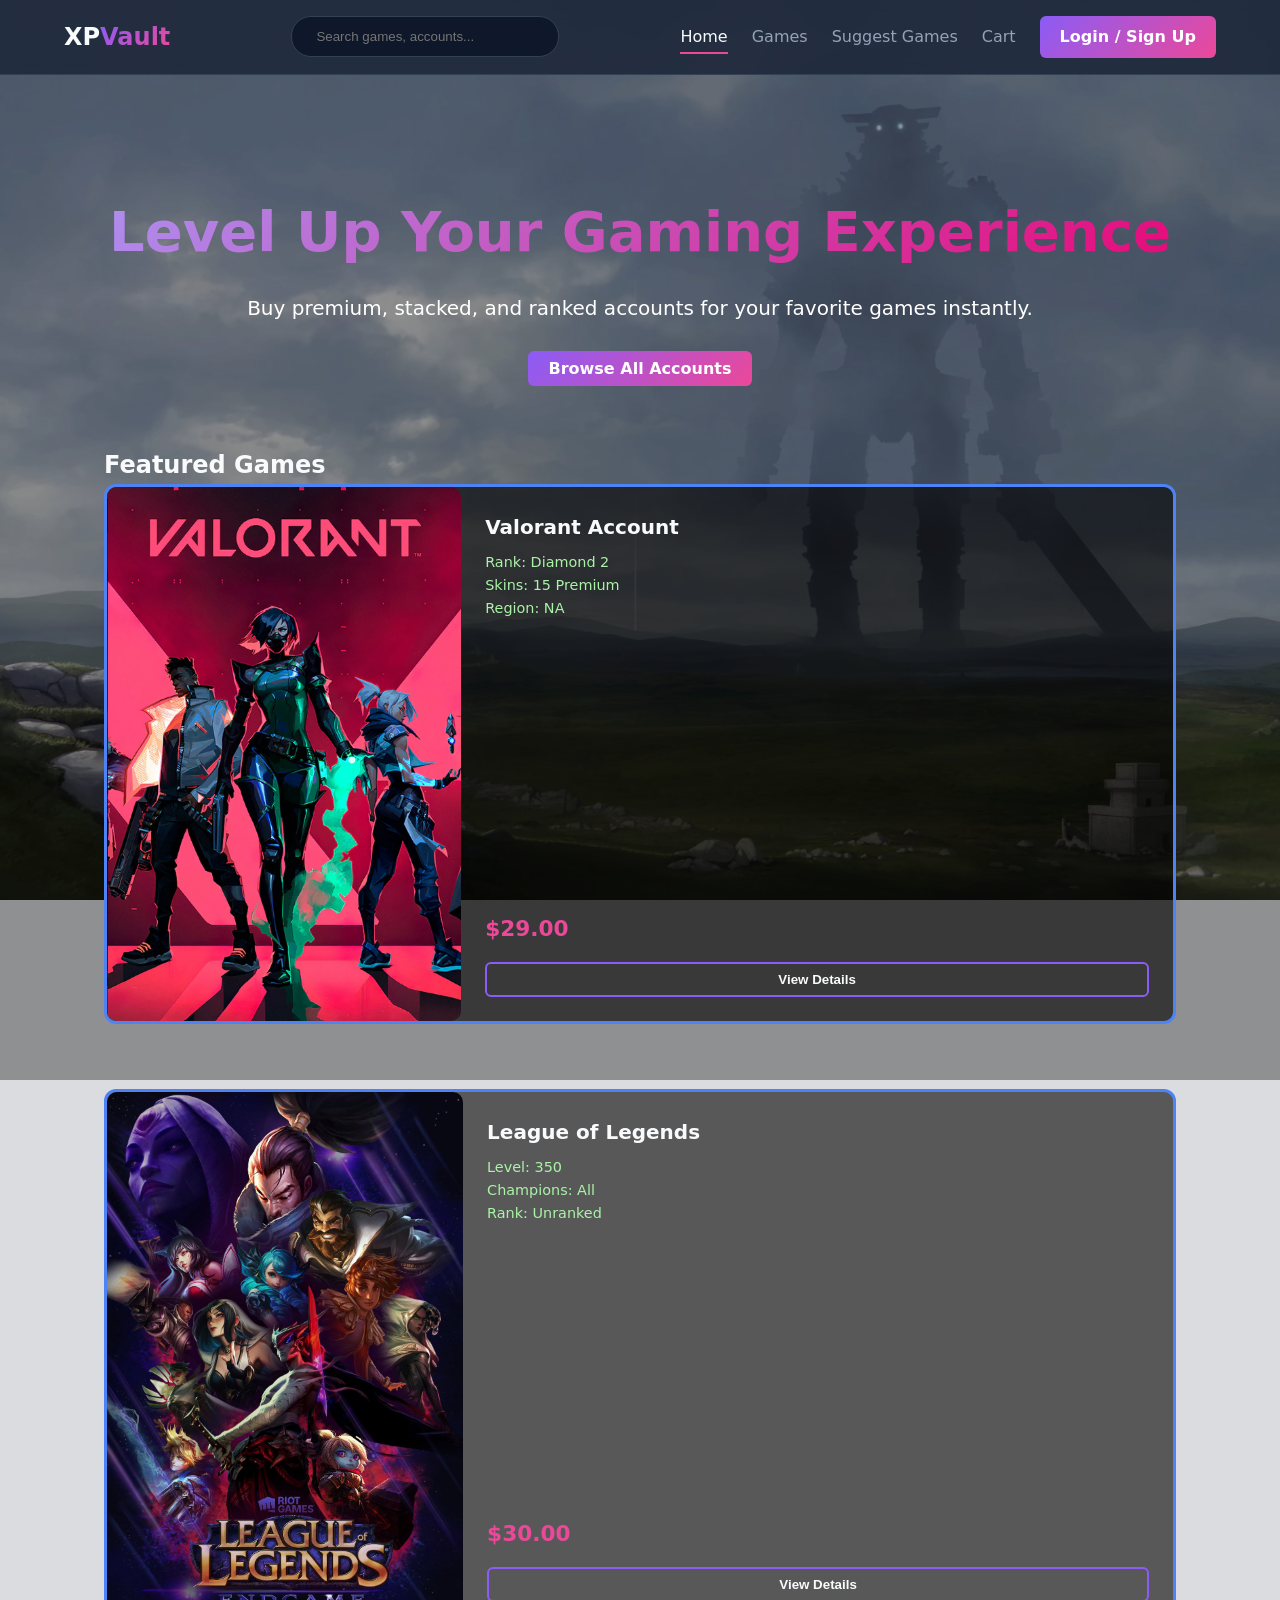
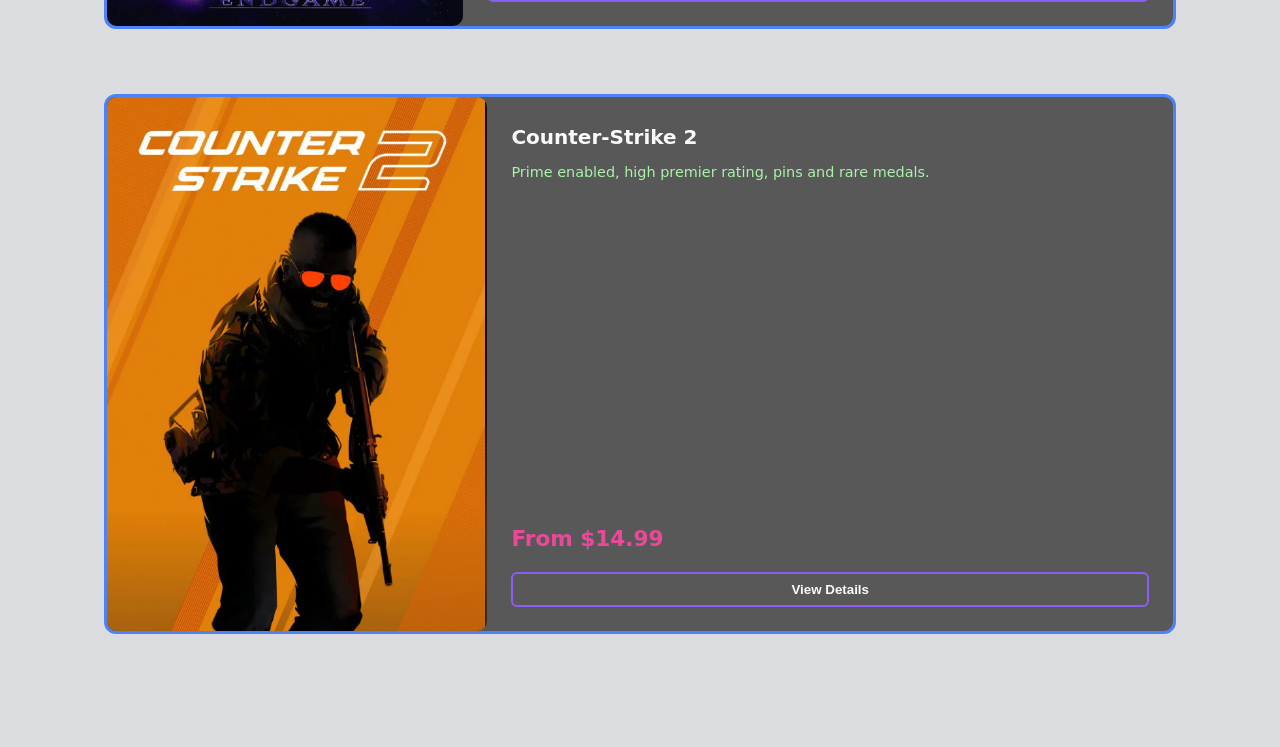
==== index.html @ 23db5102 "ok" ====
<!DOCTYPE html>
<html lang="en">
<head>
    <meta charset="UTF-8">
    <meta name="viewport" content="width=device-width, initial-scale=1.0">
    <title>XPVault - Premium Game Accounts</title>
    <link rel="stylesheet" href="style.css">
</head>
<body style="background-image: url(sotc.jpeg);">
   
    <header>
        <a href="index.html" class="logo">XP<span>Vault</span></a>
        
        <div class="search-container">
            
            <input type="text" placeholder="Search games, accounts...">
        </div>

        <nav>
            <a href="index.html" class="active">Home</a>
            <a href="games.html">Games</a>
            <a href="suggest.html">Suggest Games</a>
            <a href="cart.html">Cart</a>
            <a href="login.html" class="btn">Login / Sign Up</a>
        </nav>
    </header>
 <div class="backvid">
    <div class="video-overlay"></div>

    <video autoplay muted loop playsinline>
        <source src="(7) Minecraft - All Bosses Fight Gameplay (4K 60FPS) - YouTube - Google Chrome 2026-05-18 10-47-07 - MERGE - Videobolt.net.mp4" type="video/mp4">
    </video>
</div>
    <main>
        <section class="hero">
            <h1>Level Up Your Gaming Experience</h1>
            <p>Buy premium, stacked, and ranked accounts for your favorite games instantly.</p>
            <a href="games.html" class="btn">Browse All Accounts</a>
        </section>

        <section>
            <h2>Featured Games</h2>
            <!-- These are the slots for featured games -->
            <div class="games">
                
                <!-- Game Slot 1 -->
                <div class="gamecard">
                    <div class="gameimg">
                        <img src="valorant.png" alt="Valorant" style="object-fit: cover; width: 100%; height: 100%;">
                    </div>
                    <div class="game-info">
                        <h3 class="game-title">Valorant Account</h3>
                        <p class="game-details">Rank: Diamond 2<br>Skins: 15 Premium<br>Region: NA</p>
                        <div class="game-price">$29.00</div>
                        <button class="btn btn-outline" onclick="window.location.href='games.html'">View Details</button>
                    </div>
                </div>

                <!-- Game Slot 2 -->
                <div class="gamecard">
                    <div class="gameimg">
                        <img src="lol.jpg" alt="League of Legends" style="object-fit: cover; width: 100%; height: 100%;">
                    </div>
                    <div class="game-info">
                        <h3 class="game-title">League of Legends</h3>
                        <p class="game-details">Level: 350<br>Champions: All<br>Rank: Unranked</p>
                        <div class="game-price">$30.00</div>
                        <button class="btn btn-outline" onclick="window.location.href='games.html'">View Details</button>
                    </div>
                </div>

                <!-- Game Slot 3 -->
                <div class="gamecard">
                    <div class="gameimg">
                        <img src="cs2.png" alt="cs2" style="object-fit: cover; width: 100%; height: 100%;">
                    </div>
                    <div class="game-info">
                        <h3 class="game-title">Counter-Strike 2</h3>
                        <p class="game-details">Prime enabled, high premier rating, pins and rare medals.</p>
                        <div class="game-price">From $14.99</div>
                        <button class="btn btn-outline" onclick="window.location.href='games.html'">View Details</button>
                    </div>
                </div>

            </div>
        </section>
    </main>
    <script src="search.js"></script>
</body>
</html>
---- style.css ----
* {
  margin: 0;
  padding: 0;
  box-sizing: border-box;
}

body {
  font-family: system-ui, -apple-system, BlinkMacSystemFont, 'Segoe UI', Roboto, sans-serif;
  
  color: #f8fafc;
  line-height: 1.6;


  /* background-image: url('https://external-preview.redd.it/shadow-of-the-colossus-fan-art-hope-you-like-it-v0-00UrBSyPsvte7LgyVk8iGLEn3YHBPeU9yg_pEczMse8.jpg?width=1080&crop=smart&auto=webp&s=dea20f19bd0459c4e340c5a931f49412683b53a2'); */
  background-size: cover;
  background-position: center;
  background-attachment: fixed;

  background-color: rgba(15, 23, 42, 0.15);
  background-blend-mode: overlay;
}

/* Header , Navigation */
header {
  background-color: rgba(30, 41, 59, 0.9);
  backdrop-filter: blur(10px);
  padding: 1rem 5%;
  display: flex;
  justify-content: space-between;
  align-items: center;
  border-bottom: 1px solid #334155;
  position: sticky;
  top: 0;
  z-index: 100;
  transition: all 0.3s ease;
}

.logo {
  font-size: 1.5rem;
  font-weight: 700;
  color: #f8fafc;
  text-decoration: none;
  transition: transform 0.2s ease;
}

.logo:hover {
  transform: scale(1.05);
}

.logo span {
  background: linear-gradient(135deg, #8b5cf6 0%, #ec4899 100%);
  
  background-clip: text;
  color: transparent;
}

/* Animations */
.search-container {
  display: flex;
  align-items: center;
  background: #0f172a;
  border: 1px solid #334155;
  border-radius: 20px;
  padding: 0.25rem 0.5rem;
  transition: border-color 0.3s ease, box-shadow 0.3s ease;
}

.search-container:focus-within {
  border-color: #8b5cf6;
  box-shadow: 0 0 10px rgba(139, 92, 246, 0.3);
}

.search-container input {
  background: transparent;
  border: none;
  color: #f8fafc;
  padding: 0.5rem 1rem;
  outline: none;
  width: 250px;
}

nav {
  display: flex;
  gap: 1.5rem;
  align-items: center;
}

/* Hover effect nav) */
nav a {
  color: #94a3b8;
  text-decoration: none;
  font-weight: 500;
  position: relative;
  transition: color 0.3s ease;
}

nav a::after {
  content: '';
  position: absolute;
  width: 0;
  height: 2px;
  bottom: -4px;
  left: 0;
  background-color: #ec4899;
  transition: width 0.3s ease;
}

nav a:hover,
nav a.active {
  color: #f8fafc;
}

nav a:hover::after,
nav a.active::after {
  width: 100%;
}

nav a.btn::after {
  content: none;
}

/* Buttons animations stuff */
.btn {
  background: linear-gradient(135deg, #8b5cf6 0%, #ec4899 100%);
  color: white !important;
  border: none;
  padding: 0.5rem 1.25rem;
  border-radius: 6px;
  cursor: pointer;
  font-weight: 600;
  text-decoration: none;
  transition: transform 0.2s ease, box-shadow 0.2s ease;
  text-align: center;
}

.btn:hover {
  transform: translateY(-2px);
  box-shadow: 0 4px 15px rgba(236, 72, 153, 0.4);
}

.btn-outline {
  background: transparent;
  border: 2px solid #8b5cf6;
  color: #f8fafc !important;
}

.btn-outline:hover {
  background: linear-gradient(135deg, #8b5cf6 0%, #ec4899 100%);
  border-color: transparent;
  transform: translateY(-2px);
}

/* Main Layout */
main {
  padding: 3rem 5%;
  max-width: 1200px;
  margin: 0 auto;
}

.hero {
  text-align: center;
  padding: 4rem 0;
}

.hero h1 {
  font-size: 3.5rem;
  margin-bottom: 1rem;
  background: linear-gradient(135deg, #ad90f1 0%, hsl(330, 93%, 47%) 100%);
  background-clip: text;
  background-clip: text;
  color: transparent;
}

.hero p {
  color: #ffffff;
  font-size: 1.25rem;
  margin-bottom: 2rem;
}

/* Game (Slots) */
.game-grid {
  display: grid;
  grid-template-columns: 1fr 1fr 1fr;
  gap: 4rem;
  margin-top: 1.5rem;
}

.game-card {
  background-color: rgba(0,0,0,0.55);
  
  border: 1px solid #334155;
  border-radius: 12px;
  overflow: hidden;
  display: flex;
  flex-direction: column;
  transition: transform 0.3s ease, box-shadow 0.3s ease, border-color 0.3s ease;
}

/* Cool card hover */
.game-card:hover {
  transform: translateY(-8px);
  box-shadow: 0 10px 25px rgba(0, 0, 0, 0.5);
  border-color: #8b5cf6;
}

.game-image {
  width: auto;
  height: auto;
  background-color: #334155;
  display: flex;
  align-items: center;
  justify-content: center;
  color: #94a3b8;
  font-weight: 500;
  overflow: hidden;
  position: relative;
}

.game-image img {
  width: 100%;
  height: 100%;
  object-fit: cover;
  transition: transform 0.4s ease, opacity 0.4s ease;
  display: block;
}

.game-card:hover .game-image img {
  transform: scale(1.08);
  opacity: 0.9;
}

.game-info {
  padding: 1.5rem;
  display: flex;
  flex-direction: column;
  flex-grow: 1;
}

.game-title {
  font-size: 1.25rem;
  margin-bottom: 0.5rem;
}

.game-details {
  color: #aaf2a6;
  font-size: 0.9rem;
  margin-bottom: 1rem;
  flex-grow: 1;
}

.game-price {
  font-size: 1.35rem;
  font-weight: 700;
  color: #ec4899;
  margin-bottom: 1rem;
}

/* Forms */
.form-container {
  max-width: 450px;
  margin: 0 auto;
  background-color: rgba(131, 10, 244, 0.15);
  padding: 2.5rem;
  border-radius: 12px;
  border: 3px solid #000102;
  transition: transform 0.3s ease, box-shadow 0.3s ease;
}

.form-container:hover {
  box-shadow: 0 8px 30px rgba(0, 0, 0, 0.3);
}

.form-group {
  margin-bottom: 1.5rem;
}

.form-group label {
  display: block;
  margin-bottom: 0.5rem;
  color: #e1e2e3;
  font-size: 0.95rem;
  transition: color 0.3s ease;
}

.form-group input,
.form-group textarea {
  width: 100%;
  padding: 0.75rem;
  background-color: #0f172a;
  border: 1px solid #334155;
  border-radius: 6px;
  color: #f8fafc;
  outline: none;
  font-family: inherit;
  transition: border-color 0.3s ease, box-shadow 0.3s ease;
}

.form-group input:focus,
.form-group textarea:focus {
  border-color: #8b5cf6;
  box-shadow: 0 0 0 2px rgba(139, 92, 246, 0.2);
}

.form-group input:focus+label {
  color: #8b5cf6;
}
.gamecard{
  border: 3.4px solid rgb(78, 131, 245);
  border-radius: 12px;
  display: flex;
  height: 60vh;
  background-color: rgba(0,0,0,0.6);
  margin-bottom: 65px;
  transition: transform 0.3s ease, box-shadow 0.3s ease, border-color 0.3s ease;

}
.gamecard:hover {
  transform: translateY(-8px);
  box-shadow: 0 10px 25px rgba(0, 0, 0, 0.5);
  border-color: #8b5cf6;
}
.gameimg img{
  border-radius: 10px;  
  
}
.backvid{
    position: fixed;
    top: 0;
    left: 0;
    width: 100%;
    height: 100%;
    overflow: hidden;
    z-index: -1;
}

.backvid video{
    width: 100%;
    height: 100%;
    object-fit: contain; /* important */
}

.video-overlay {
   position: fixed;
    
    width:1920px;
    height:1080px;
    object-fit:fill;
  background: rgba(0, 0, 0, 0.35); 
  
  z-index: 1; 
  
}
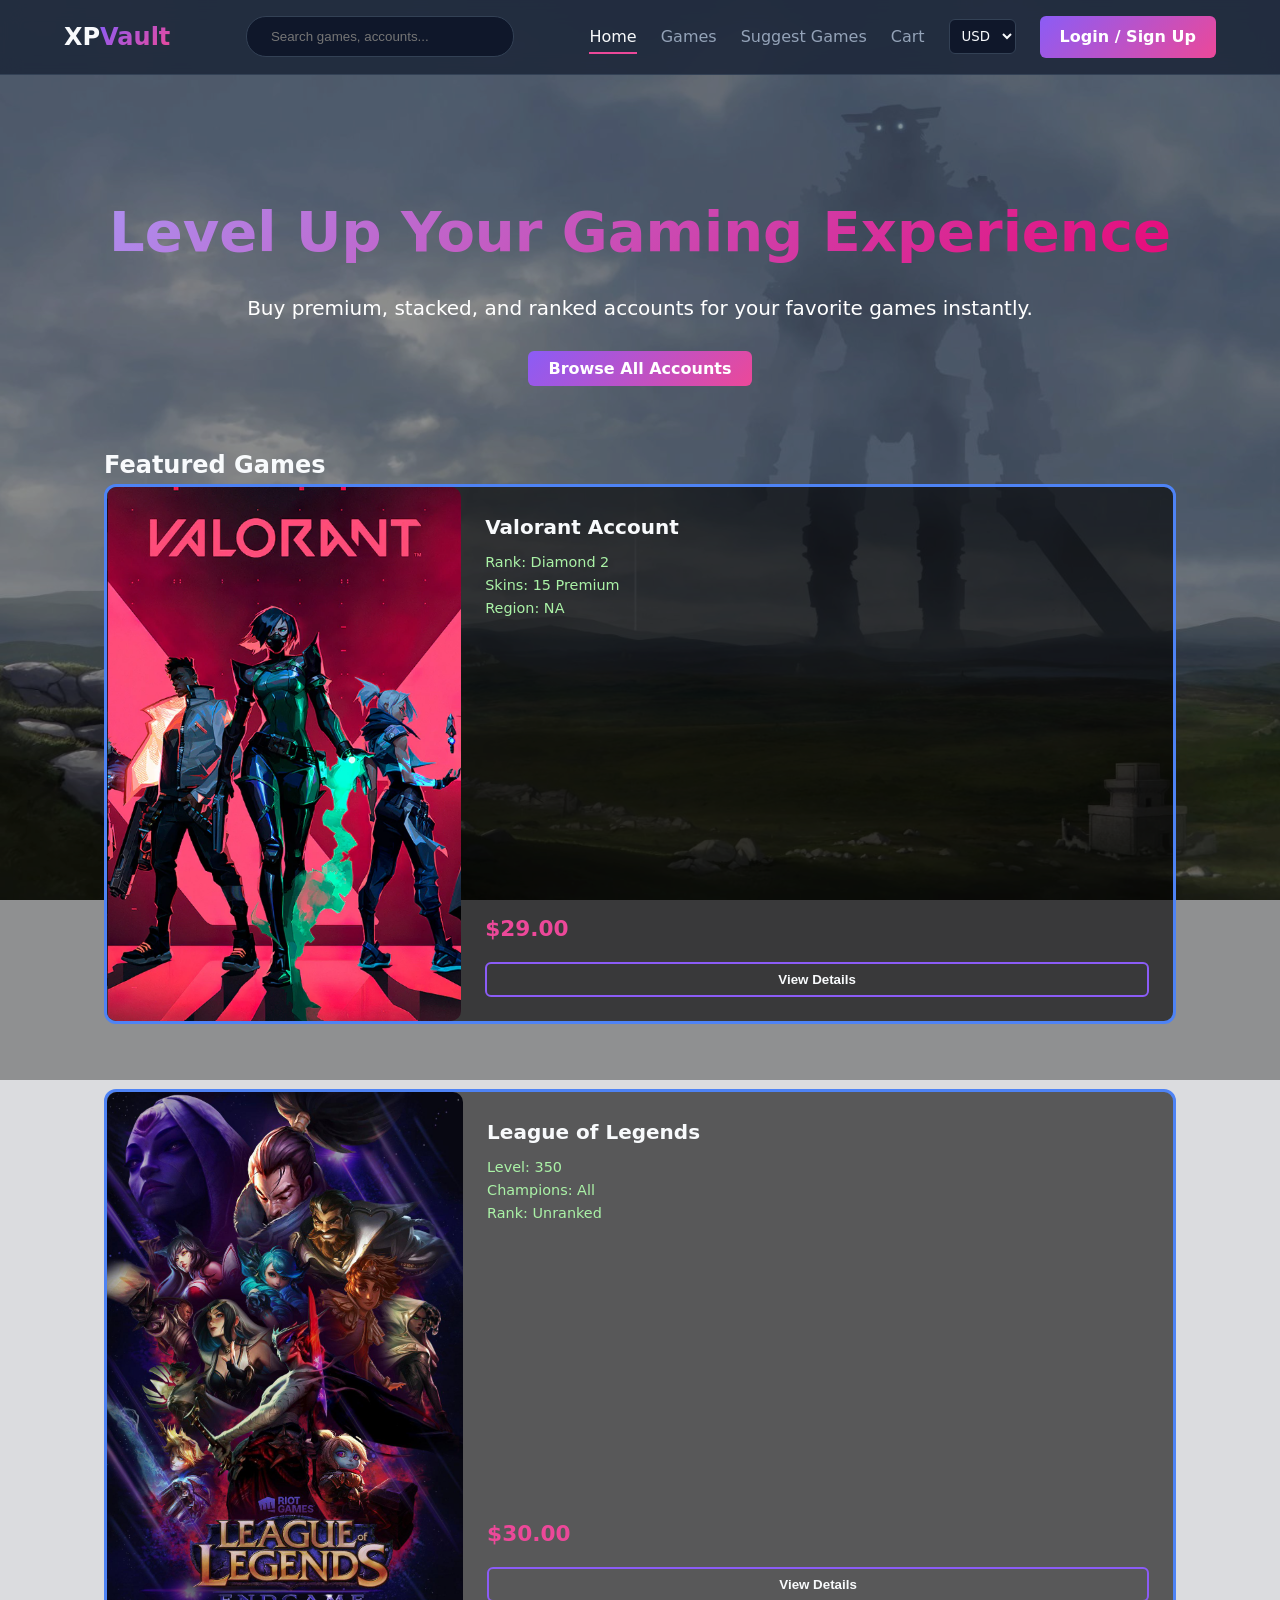
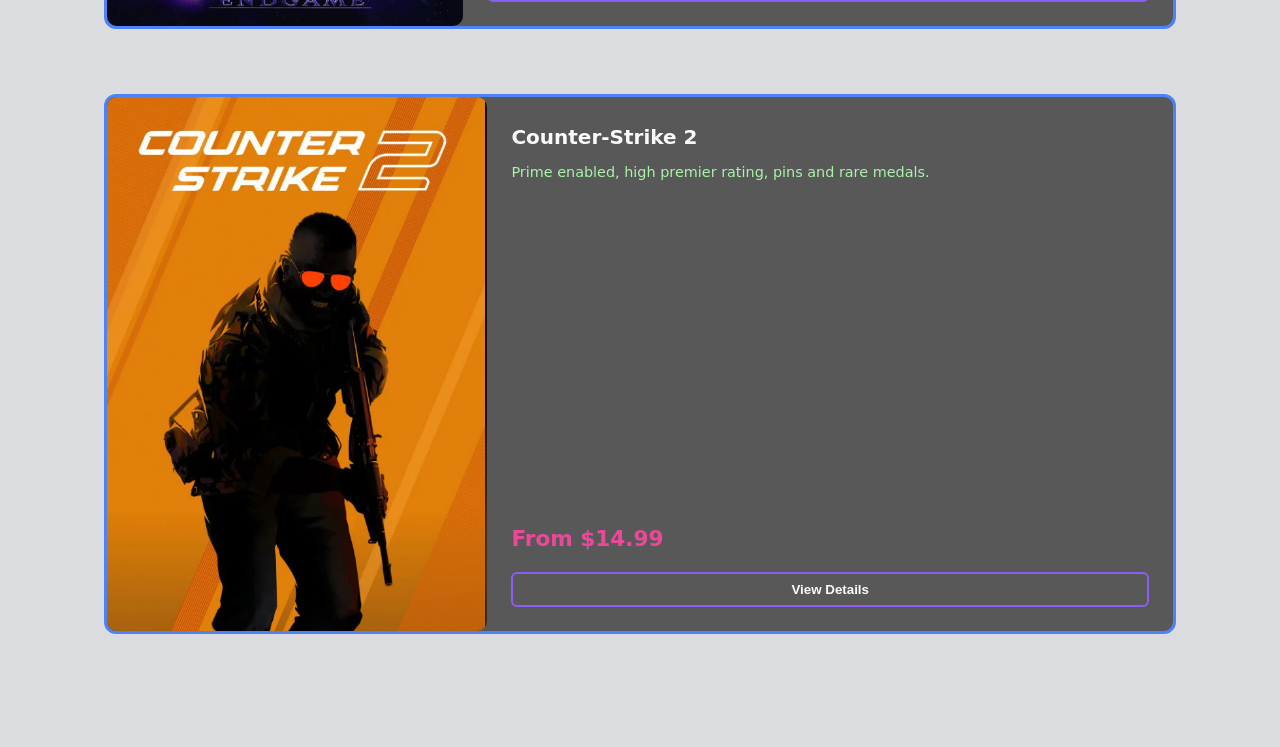
==== commit c1132717: "nah" ====
--- a/index.html
+++ b/index.html
@@ -21,6 +21,12 @@
             <a href="games.html">Games</a>
             <a href="suggest.html">Suggest Games</a>
             <a href="cart.html">Cart</a>
+            <select id="currency-select" class="currency-dropdown">
+                <option value="USD">USD</option>
+                <option value="EUR">EUR</option>
+                <option value="GBP">GBP</option>
+                <option value="INR">INR</option>
+            </select>
             <a href="login.html" class="btn">Login / Sign Up</a>
         </nav>
     </header>
--- a/style.css
+++ b/style.css
@@ -349,4 +349,21 @@
   
   z-index: 1; 
   
+}
+
+/* Currency dropdown */
+.currency-dropdown {
+  background: #0f172a;
+  color: #f8fafc;
+  border: 1px solid #334155;
+  border-radius: 6px;
+  padding: 0.5rem;
+  outline: none;
+  cursor: pointer;
+  font-family: inherit;
+  transition: border-color 0.3s ease;
+}
+
+.currency-dropdown:focus {
+  border-color: #8b5cf6;
 }
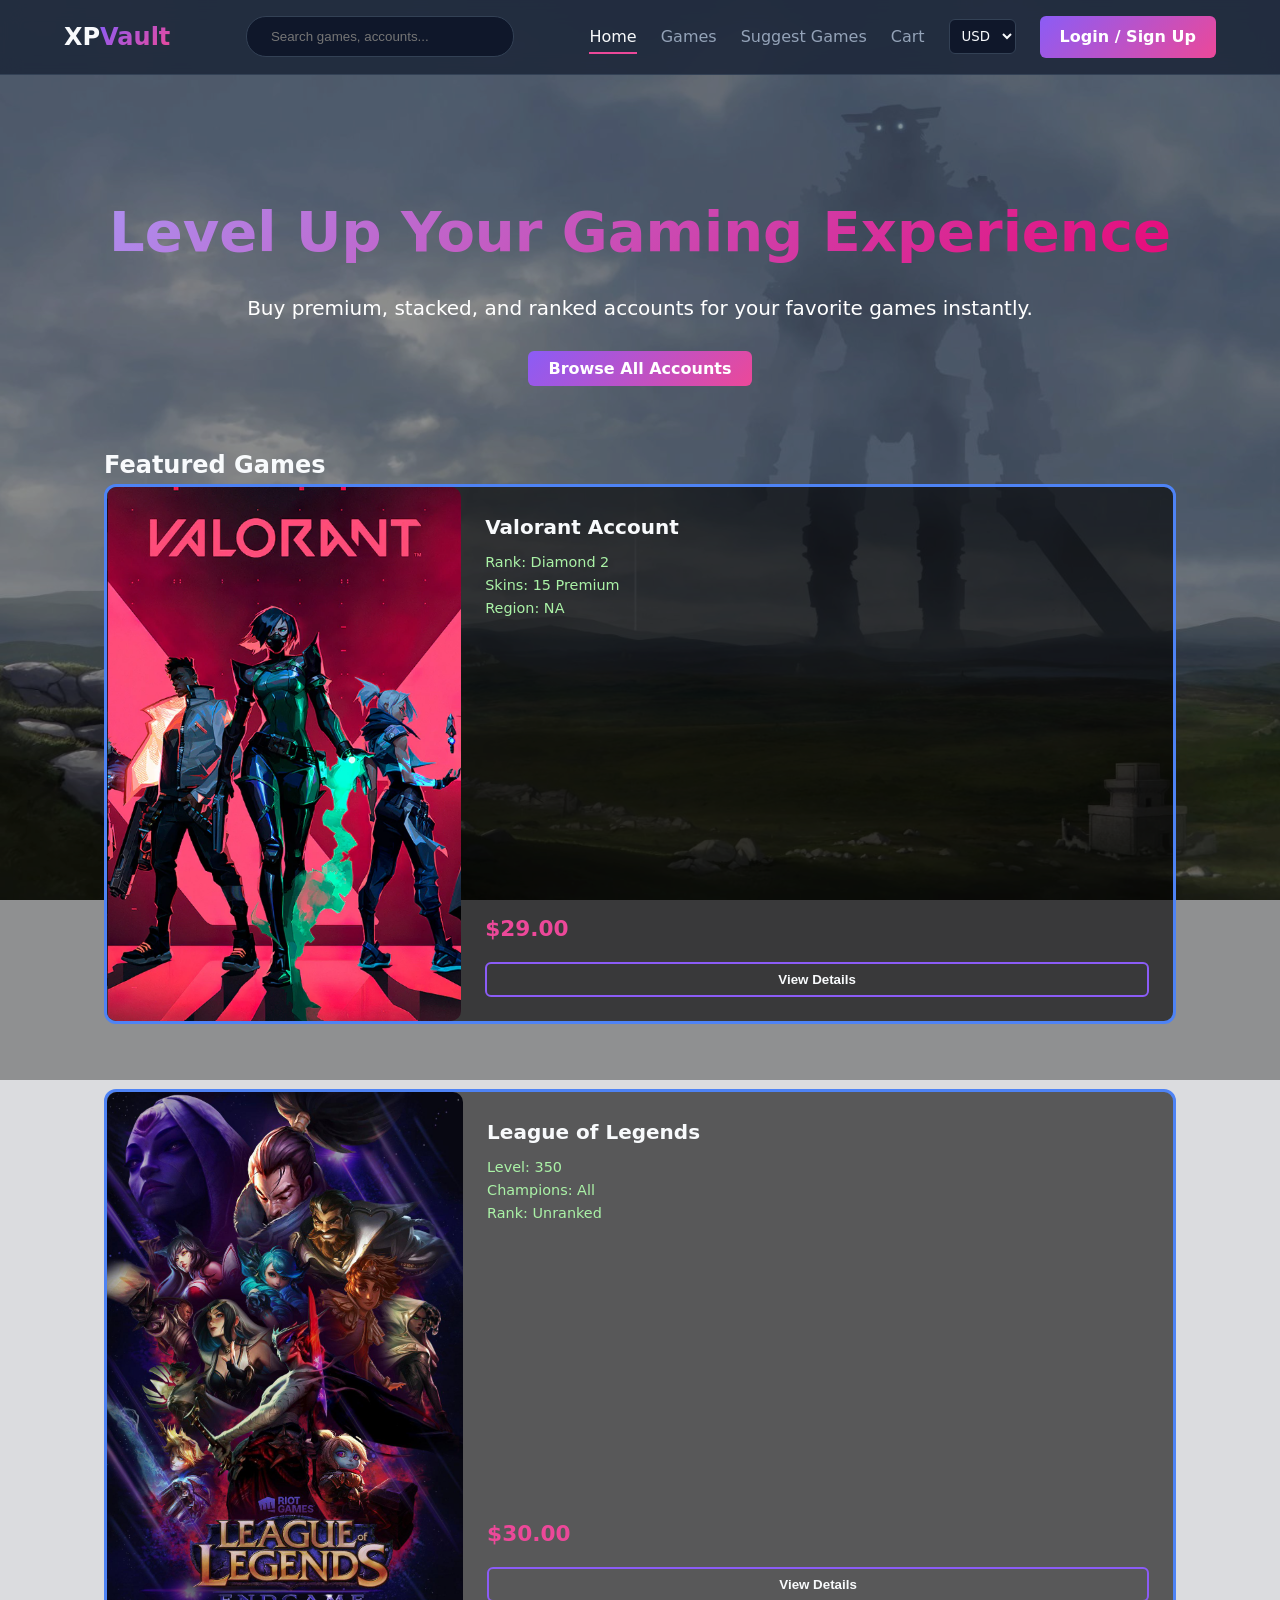
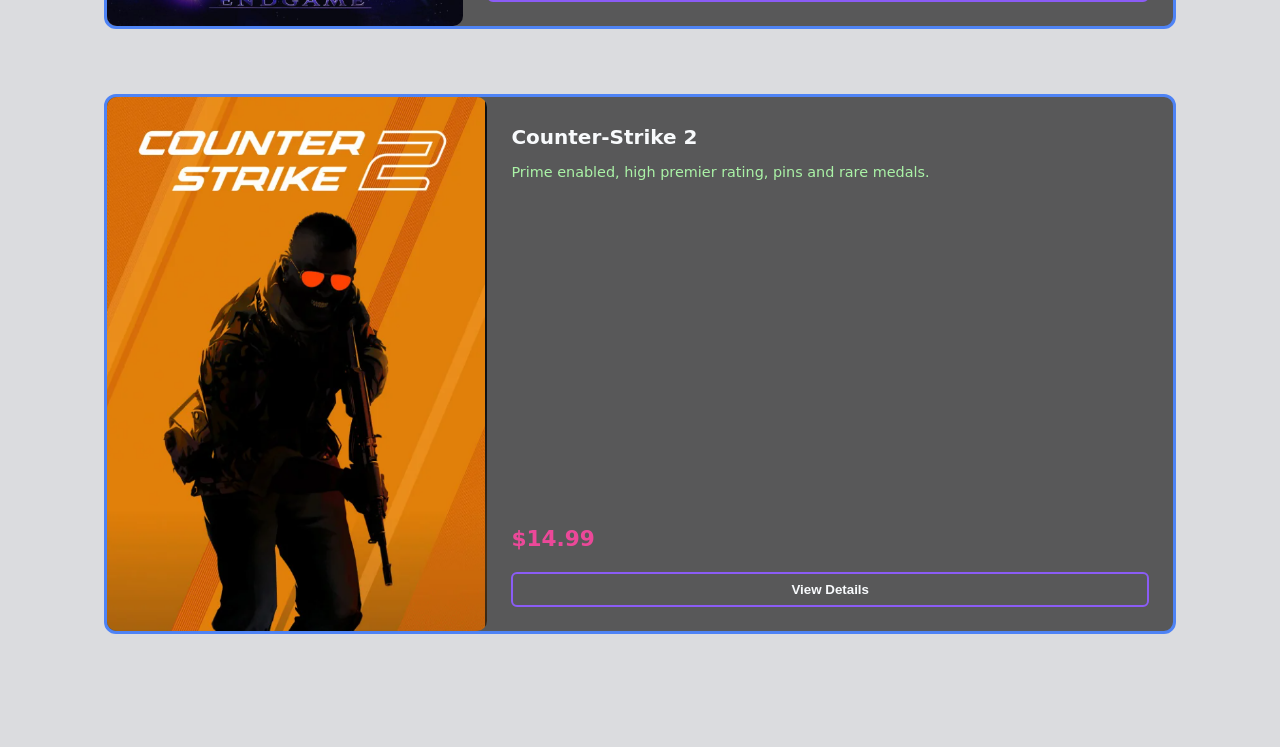
==== commit 0b24e19d: "aaa" ====
--- a/index.html
+++ b/index.html
@@ -83,7 +83,7 @@
                     <div class="game-info">
                         <h3 class="game-title">Counter-Strike 2</h3>
                         <p class="game-details">Prime enabled, high premier rating, pins and rare medals.</p>
-                        <div class="game-price">From $14.99</div>
+                        <div class="game-price">$14.99</div>
                         <button class="btn btn-outline" onclick="window.location.href='games.html'">View Details</button>
                     </div>
                 </div>
